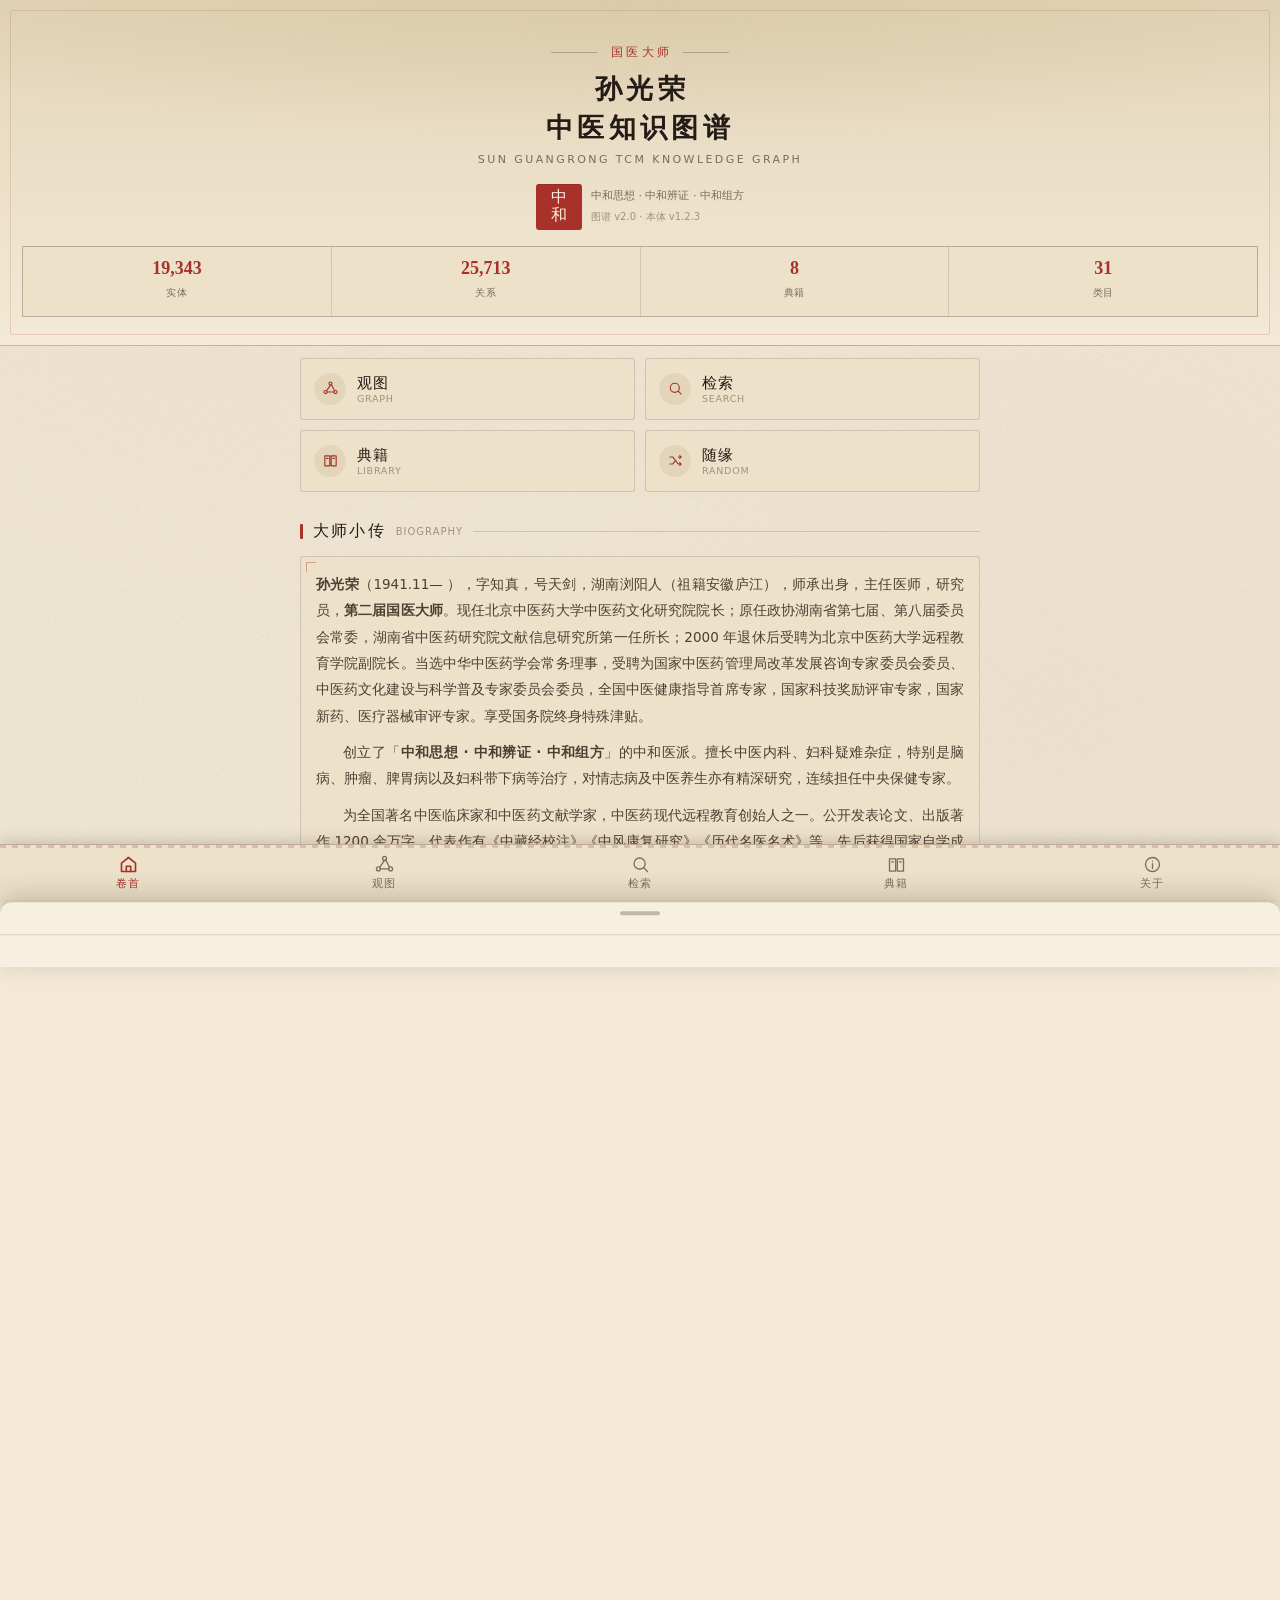
==== android/app/src/main/assets/web/index.html @ 27eb7b69 "将 HTML 知识图谱封装为国风 Android 应用（自带签名 APK） 把 sunguangrong_kg_v2_explorer.html（7MB 单文件桌面版）重制为一款 国风、离线、已签名的" ====
<!DOCTYPE html>
<html lang="zh-CN" data-theme="paper">
<head>
<meta charset="utf-8"/>
<meta name="viewport" content="width=device-width,initial-scale=1,maximum-scale=1,user-scalable=no,viewport-fit=cover"/>
<title>国医大师孙光荣中医知识图谱</title>
<script>
/* 在样式生效前定好宣纸/夜读，避免冷启动闪一下白 */
(function () {
  try {
    var t = localStorage.getItem('sgr-theme');
    if (!t) { var m = location.search.match(/[?&]t=([a-z]+)/); t = m ? m[1] : null; }
    if (t === 'night') document.documentElement.setAttribute('data-theme', 'night');
  } catch (e) {}
})();
</script>
<link rel="stylesheet" href="css/app.css"/>
</head>
<body>
<div id="app">

<!-- ================= 卷首 HOME ================= -->
<section class="view on" id="v-home">
  <div class="hero">
    <div class="hero-rule"><i></i><b>国医大师</b><i></i></div>
    <h1 class="hero-title">孙光荣<br/>中医知识图谱</h1>
    <div class="hero-sub">Sun Guangrong TCM Knowledge Graph</div>
    <div style="display:flex;justify-content:center;gap:9px;align-items:center">
      <span class="seal sq"><i>中</i><i>和</i></span>
      <div style="text-align:left;font-size:11px;color:var(--ink-3);line-height:1.85">
        中和思想 · 中和辨证 · 中和组方<br/>
        <span style="font-size:10px;color:var(--ink-4)">图谱 v2.0 · 本体 v1.2.3</span>
      </div>
    </div>
    <div class="stat-grid">
      <div class="stat"><b id="s-n">—</b><span>实体</span></div>
      <div class="stat"><b id="s-e">—</b><span>关系</span></div>
      <div class="stat"><b>8</b><span>典籍</span></div>
      <div class="stat"><b id="s-t">—</b><span>类目</span></div>
    </div>
  </div>

  <div class="wrap">
    <div class="entry-grid">
      <button class="entry" data-go="graph">
        <i><svg viewBox="0 0 24 24"><circle cx="12" cy="5" r="2.2"/><circle cx="5" cy="17" r="2.2"/><circle cx="19" cy="17" r="2.2"/><path d="M12 7.2 6.6 14.9M13.4 6.8 17.6 14.9M7.2 17h9.6"/></svg></i>
        <span><u>观图</u><small>GRAPH</small></span>
      </button>
      <button class="entry" data-go="search">
        <i><svg viewBox="0 0 24 24"><circle cx="11" cy="11" r="6.4"/><path d="M15.8 15.8 20 20"/></svg></i>
        <span><u>检索</u><small>SEARCH</small></span>
      </button>
      <button class="entry" data-go="lib">
        <i><svg viewBox="0 0 24 24"><path d="M4 5.5h7v14H4zM13 5.5h7v14h-7zM6.5 9h2M15.5 9h2"/></svg></i>
        <span><u>典籍</u><small>LIBRARY</small></span>
      </button>
      <button class="entry" id="e-random">
        <i><svg viewBox="0 0 24 24"><path d="M4 7h4l8 10h4M4 17h4l3-3.8M16 7h4M18 5l2 2-2 2M18 15l2 2-2 2"/></svg></i>
        <span><u>随缘</u><small>RANDOM</small></span>
      </button>
    </div>

    <div class="sec-t">大师小传 <span class="en">Biography</span></div>
    <div class="card framed">
      <div class="bio">
        <p class="lead"><b>孙光荣</b>（1941.11— ），字知真，号天剑，湖南浏阳人（祖籍安徽庐江），师承出身，主任医师，研究员，<b>第二届国医大师</b>。现任北京中医药大学中医药文化研究院院长；原任政协湖南省第七届、第八届委员会常委，湖南省中医药研究院文献信息研究所第一任所长；2000 年退休后受聘为北京中医药大学远程教育学院副院长。当选中华中医药学会常务理事，受聘为国家中医药管理局改革发展咨询专家委员会委员、中医药文化建设与科学普及专家委员会委员，全国中医健康指导首席专家，国家科技奖励评审专家，国家新药、医疗器械审评专家。享受国务院终身特殊津贴。</p>
        <p>创立了「<b>中和思想 · 中和辨证 · 中和组方</b>」的中和医派。擅长中医内科、妇科疑难杂症，特别是脑病、肿瘤、脾胃病以及妇科带下病等治疗，对情志病及中医养生亦有精深研究，连续担任中央保健专家。</p>
        <p>为全国著名中医临床家和中医药文献学家，中医药现代远程教育创始人之一。公开发表论文、出版著作 1200 余万字，代表作有《中藏经校注》《中风康复研究》《历代名医名术》等。先后获得国家自学成才奖章、国家科技进步奖二等奖 1 项、省部级科技进步奖 2 项、全国优秀科技图书奖等奖项。荣获 2015 年度「健康中国」十大人物称号、2015 年度中医药新闻人物称号。</p>
      </div>
    </div>

    <div class="sec-t">知识来源 <span class="en">Epistemic role</span></div>
    <div class="card" id="home-roles" style="padding:11px 13px"></div>

    <div class="divider"><span>医道中和</span></div>

    <div class="team">
      <div class="lbl">研发团队</div>
      <div class="a">孙光荣大师弟子 <b>田建辉</b> 团队</div>
      <div class="amp">联 合 研 发</div>
      <div class="b">医哲未来人工智能研究院<small>IMPF-AI INSTITUTE</small></div>
      <div class="foot">岐黄薪火 · 智启新章</div>
    </div>
  </div>
</section>

<!-- ================= 图谱 GRAPH ================= -->
<section class="view flat" id="v-graph">
  <div id="stage">
    <canvas id="cv"></canvas>

    <div id="glegend"></div>
    <div id="ghud"></div>

    <div id="gbar">
      <button class="gsearch" id="g-search">
        <svg viewBox="0 0 24 24"><circle cx="11" cy="11" r="6.4"/><path d="M15.8 15.8 20 20"/></svg>
        <span>检索实体、异名或英文…</span>
      </button>
      <button class="iconbtn" id="g-filter" aria-label="筛选">
        <svg viewBox="0 0 24 24"><path d="M3.5 6h17M6.5 12h11M10 18h4"/></svg>
      </button>
    </div>

    <div id="gfocus">
      <div class="fx-c">
        <div class="fx-t"><span class="seal sm">聚焦</span><b id="gfocus-name"></b></div>
        <div class="fx-m" id="gfocus-meta"></div>
      </div>
      <button id="gfocus-exit">返回全图</button>
    </div>

    <div id="gtools">
      <button class="iconbtn" id="g-fit" aria-label="适配">
        <svg viewBox="0 0 24 24"><path d="M4 9V4h5M20 9V4h-5M4 15v5h5M20 15v5h-5"/></svg>
      </button>
      <button class="iconbtn" id="g-in" aria-label="放大">
        <svg viewBox="0 0 24 24"><path d="M12 5v14M5 12h14"/></svg>
      </button>
      <button class="iconbtn" id="g-out" aria-label="缩小">
        <svg viewBox="0 0 24 24"><path d="M5 12h14"/></svg>
      </button>
      <button class="iconbtn" id="g-theme" aria-label="日夜">
        <svg viewBox="0 0 24 24"><path d="M20 14.5A8.2 8.2 0 0 1 9.5 4 8.3 8.3 0 1 0 20 14.5Z"/></svg>
      </button>
    </div>

    <div id="loading">
      <div>
        <span class="seal sq"><i>中</i><i>和</i></span>
        <div class="spin"></div>
        <p id="load-msg">正 在 展 卷</p>
      </div>
    </div>
  </div>
</section>

<!-- ================= 检索 SEARCH ================= -->
<section class="view" id="v-search">
  <div class="searchbar">
    <div class="row">
      <svg viewBox="0 0 24 24"><circle cx="11" cy="11" r="6.4"/><path d="M15.8 15.8 20 20"/></svg>
      <input id="q" type="search" placeholder="中文 / English / 异名" autocomplete="off"
             autocorrect="off" autocapitalize="off" spellcheck="false"/>
      <button id="q-clear" style="display:none;color:var(--ink-4);font-size:18px;line-height:1">×</button>
    </div>
  </div>
  <div class="chips" id="q-types"></div>
  <div id="q-res"></div>
</section>

<!-- ================= 典籍 LIBRARY ================= -->
<section class="view" id="v-lib">
  <div class="scroll-head">
    <h1 style="font-size:19px;letter-spacing:.2em;text-indent:.2em">典 籍 与 本 体</h1>
    <div style="font-size:10px;color:var(--ink-3);letter-spacing:.16em;margin-top:3px">
      SOURCES &amp; ONTOLOGY</div>
  </div>
  <div class="wrap">
    <div class="sec-t">八部文献 <span class="en">8 source documents</span></div>
    <div id="lib-docs"></div>

    <div class="sec-t">实体类型 <span class="en">Entity types</span></div>
    <div class="grid2" id="lib-types"></div>

    <div class="sec-t">关系类型 <span class="en">Relation types</span></div>
    <div class="card onto" id="lib-rels"></div>
  </div>
</section>

<!-- ================= 关于 ABOUT ================= -->
<section class="view" id="v-about">
  <div class="scroll-head">
    <span class="seal sq" style="margin-bottom:8px">中和</span>
    <h1 style="font-size:19px;letter-spacing:.2em;text-indent:.2em">关 于 本 应 用</h1>
    <div style="font-size:10px;color:var(--ink-3);letter-spacing:.16em;margin-top:3px">ABOUT</div>
  </div>
  <div class="wrap">
    <div class="sec-t">研发团队 <span class="en">Development</span></div>
    <div class="team">
      <div class="lbl">研 发 团 队</div>
      <div class="a">孙光荣大师弟子 <b>田建辉</b> 团队</div>
      <div class="amp">联 合 研 发</div>
      <div class="b">医哲未来人工智能研究院<small>IMPF-AI INSTITUTE</small></div>
      <div class="foot">承国医之道 · 启智能之钥</div>
    </div>

    <div class="sec-t">图谱说明 <span class="en">About the graph</span></div>
    <div class="card">
      <div class="note">
        本图谱以国医大师孙光荣学术思想与临证经验为核心，自 8 部文献中抽取实体与关系，
        依 <b>中医知识图谱本体 v1.2.3</b> 组织，形成可检索、可溯源的结构化知识网络。
        <ul>
          <li>每条关系尽可能保留<b>原文佐证</b>与<b>出处编号</b>，点击关系即可查看。</li>
          <li>节点按<b>知识来源</b>着色，用以区分「孙光荣本人的论断」与「他所选编、引用的内容」。</li>
          <li>标注 <b>⚑</b> 的关系表示未通过本体 domain/range 校验，保留待审，不作定论。</li>
        </ul>
        <div id="about-audit" style="margin-top:8px"></div>
      </div>
    </div>

    <div class="sec-t">知识来源释义 <span class="en">Epistemic roles</span></div>
    <div class="card" id="about-roles"></div>

    <div class="sec-t">使用提示 <span class="en">Tips</span></div>
    <div class="card">
      <div class="note">
        <ul>
          <li><b>观图</b>：单指拖动平移，双指捏合缩放，轻点节点查看详情，双击快速放大。</li>
          <li><b>聚焦</b>：在详情中点「聚焦」，可将该节点及其邻居单独铺开，逐层探索。</li>
          <li><b>筛选</b>：按知识来源、文献、实体类型过滤，可专看某一部典籍。</li>
          <li><b>夜读</b>：右下角月牙按钮可切换宣纸 / 夜读配色。</li>
        </ul>
      </div>
    </div>

    <div class="divider"><span>免责</span></div>
    <div class="note" style="font-size:11px;text-align:justify">
      本应用为中医药学术研究与教学参考工具，所载内容由文献自动抽取并经抽样审校，
      不能替代执业医师的诊断与处方。请勿据此自行用药。方药之用，须辨证论治、因人制宜。
    </div>
    <div style="text-align:center;margin-top:18px;font-size:10px;color:var(--ink-4);letter-spacing:.1em">
      <span id="about-ver">v1.0.0</span>
    </div>
  </div>
</section>

<!-- ================= 详情抽屉 ================= -->
<div id="sheet">
  <div class="grip"><i></i></div>
  <div class="head" id="sheet-head"></div>
  <div class="body" id="sheet-body"></div>
</div>

<!-- ================= 筛选浮层 ================= -->
<div class="overlay" id="ov-filter">
  <div class="ov-head">
    <h3>筛 选</h3>
    <button class="iconbtn" id="f-reset" aria-label="重置" style="width:34px;height:34px">
      <svg viewBox="0 0 24 24"><path d="M4 12a8 8 0 1 1 2.6 5.9M4 12V6.5M4 12h5.5"/></svg>
    </button>
    <button class="iconbtn" data-close="ov-filter" aria-label="关闭" style="width:34px;height:34px">
      <svg viewBox="0 0 24 24"><path d="M6 6l12 12M18 6 6 18"/></svg>
    </button>
  </div>
  <div class="ov-body">
    <div class="filter-sec"><h4>知识来源 <span data-all="role">全选</span></h4><div class="fchips" id="f-roles"></div></div>
    <div class="filter-sec"><h4>文献出处 <span data-all="doc">全选</span></h4><div class="fchips" id="f-docs"></div></div>
    <div class="filter-sec"><h4>实体类型 <span data-all="type">全选</span></h4><div class="fchips" id="f-types"></div></div>
    <div style="height:30px"></div>
  </div>
</div>

<!-- ================= 底部导航 ================= -->
<nav id="nav">
  <button class="tab on" data-go="home">
    <svg viewBox="0 0 24 24"><path d="M4 10.5 12 4l8 6.5V20H4z"/><path d="M9.5 20v-6h5v6"/></svg>卷首</button>
  <button class="tab" data-go="graph">
    <svg viewBox="0 0 24 24"><circle cx="12" cy="5" r="2.2"/><circle cx="5" cy="17" r="2.2"/><circle cx="19" cy="17" r="2.2"/><path d="M12 7.2 6.6 14.9M13.4 6.8 17.6 14.9M7.2 17h9.6"/></svg>观图</button>
  <button class="tab" data-go="search">
    <svg viewBox="0 0 24 24"><circle cx="11" cy="11" r="6.4"/><path d="M15.8 15.8 20 20"/></svg>检索</button>
  <button class="tab" data-go="lib">
    <svg viewBox="0 0 24 24"><path d="M4 5.5h7v14H4zM13 5.5h7v14h-7zM6.5 9h2M15.5 9h2"/></svg>典籍</button>
  <button class="tab" data-go="about">
    <svg viewBox="0 0 24 24"><circle cx="12" cy="12" r="8"/><path d="M12 11v5.5M12 8.2v.2"/></svg>关于</button>
</nav>

<div id="toast"></div>
</div>

<script src="js/app.js"></script>
</body>
</html>
---- android/app/src/main/assets/web/css/app.css ----
/* ==========================================================================
   国医大师孙光荣中医知识图谱 · 国风视觉系统
   Sun Guangrong TCM Knowledge Graph — classical Chinese design system
   ========================================================================== */

/* ---------- 1. 设计令牌 Design tokens ---------------------------------- */
:root {
  /* 宣纸 rice-paper (默认日间) */
  --paper:    #F3E9D6;
  --paper-2:  #EDE1CA;
  --paper-3:  #E3D5B9;
  --paper-4:  #D8C8A6;
  --ink:      #241C15;
  --ink-2:    #4C4033;
  --ink-3:    #7C6C58;
  --ink-4:    #A0917C;
  --cinnabar: #A8322A;   /* 朱砂 */
  --cinnabar-2:#C4483C;
  --indigo:   #2E5170;   /* 靛青 */
  --bamboo:   #4E7347;   /* 竹青 */
  --gamboge:  #B0802A;   /* 藤黄 */
  --gold:     #9C7B3F;
  --line:     rgba(36,28,21,.15);
  --line-2:   rgba(36,28,21,.26);
  --sheet:    #F7EFE0;
  --shadow:   rgba(60,44,26,.22);
  --canvas-bg:#F1E6D1;
  --paper-a:  rgba(243,233,214,.80);
  --mark:     rgba(176,128,42,.30);
  --edge:     rgba(60,48,34,.15);
  --edge-hi:  rgba(168,50,42,.62);
  /* 五类知识来源 five epistemic roles */
  --r-sun-original:  #B03A30;
  --r-sun-compiled:  #B5802C;
  --r-classical:     #2E5C86;
  --r-third-party:   #4A7A46;
  --r-general:       #7E6F5C;

  --f-serif: "Noto Serif CJK SC","Source Han Serif SC","Songti SC","STSong","SimSun",Georgia,serif;
  --f-sans:  "Noto Sans CJK SC","Source Han Sans SC","PingFang SC","Microsoft YaHei","Helvetica Neue",system-ui,sans-serif;

  --tap: 44px;
  --nav-h: 56px;
  --safe-b: 0px;
  --safe-b: env(safe-area-inset-bottom, 0px);
  --safe-t: 0px;
  --safe-t: env(safe-area-inset-top, 0px);
}

/* 夜读 night-reading */
html[data-theme="night"] {
  --paper:    #16130F;
  --paper-2:  #1E1A15;
  --paper-3:  #29231B;
  --paper-4:  #362E23;
  --ink:      #EDE3D0;
  --ink-2:    #C6B99F;
  --ink-3:    #93866F;
  --ink-4:    #6E6355;
  --cinnabar: #D2564A;
  --cinnabar-2:#E2705F;
  --indigo:   #6FA0CC;
  --bamboo:   #79A96E;
  --gamboge:  #D5A244;
  --gold:     #C09A56;
  --line:     rgba(237,227,208,.13);
  --line-2:   rgba(237,227,208,.24);
  --sheet:    #1F1A14;
  --shadow:   rgba(0,0,0,.5);
  --canvas-bg:#131009;
  --paper-a:  rgba(22,19,15,.80);
  --mark:     rgba(213,162,68,.32);
  --edge:     rgba(220,205,175,.13);
  --edge-hi:  rgba(226,112,95,.72);
  --r-sun-original:  #E0685A;
  --r-sun-compiled:  #DFA845;
  --r-classical:     #6BA3D6;
  --r-third-party:   #7EB771;
  --r-general:       #A0917C;
}

/* ---------- 2. 基础 Base ---------------------------------------------- */
* { box-sizing: border-box; -webkit-tap-highlight-color: transparent; }
html, body {
  margin: 0; padding: 0; height: 100%;
  overscroll-behavior: none;
}
body {
  font-family: var(--f-sans);
  background: var(--paper);
  color: var(--ink);
  font-size: 15px;
  line-height: 1.7;
  -webkit-font-smoothing: antialiased;
  -webkit-text-size-adjust: 100%;
  user-select: none;
}
/* 宣纸肌理 paper grain */
body::before {
  content: ""; position: fixed; inset: 0; z-index: 0; pointer-events: none;
  opacity: .5;
  background-image:
    radial-gradient(circle at 18% 12%, rgba(160,130,80,.055), transparent 42%),
    radial-gradient(circle at 82% 78%, rgba(140,110,70,.05), transparent 46%),
    url("data:image/svg+xml;utf8,<svg xmlns='http://www.w3.org/2000/svg' width='140' height='140'><filter id='n'><feTurbulence type='fractalNoise' baseFrequency='.9' numOctaves='3'/><feColorMatrix type='saturate' values='0'/></filter><rect width='140' height='140' filter='url(%23n)' opacity='.36'/></svg>");
  background-size: auto, auto, 140px 140px;
  mix-blend-mode: multiply;
}
html[data-theme="night"] body::before { mix-blend-mode: screen; opacity: .22; }

h1,h2,h3,h4 { font-family: var(--f-serif); font-weight: 600; margin: 0; letter-spacing: .02em; }
a { color: var(--indigo); text-decoration: none; }
button { font-family: inherit; color: inherit; background: none; border: none; cursor: pointer; }
::-webkit-scrollbar { width: 4px; height: 4px; }
::-webkit-scrollbar-thumb { background: var(--line-2); border-radius: 4px; }

/* ---------- 3. 应用骨架 App shell -------------------------------------- */
#app { position: relative; z-index: 1; height: 100%; display: flex; flex-direction: column; }

.view {
  position: absolute; inset: 0; bottom: calc(var(--nav-h) + var(--safe-b));
  overflow-y: auto; -webkit-overflow-scrolling: touch;
  display: none;
  padding-top: var(--safe-t);
}
.view.on { display: block; }
.view.flat { overflow: hidden; }

/* ---------- 4. 底部导航 Tab bar --------------------------------------- */
#nav {
  position: absolute; left: 0; right: 0; bottom: 0; z-index: 40;
  height: calc(var(--nav-h) + var(--safe-b));
  padding-bottom: var(--safe-b);
  display: flex;
  background: var(--paper-2);
  border-top: 1px solid var(--line-2);
  box-shadow: 0 -2px 14px var(--shadow);
}
#nav::before {
  content: ""; position: absolute; top: 0; left: 0; right: 0; height: 3px;
  background: repeating-linear-gradient(90deg,
    var(--cinnabar) 0 6px, transparent 6px 12px);
  opacity: .22;
}
.tab {
  flex: 1; display: flex; flex-direction: column; align-items: center; justify-content: center;
  gap: 2px; color: var(--ink-3); font-size: 10.5px; letter-spacing: .12em;
  font-family: var(--f-serif); transition: color .18s;
}
.tab svg { width: 21px; height: 21px; stroke: currentColor; fill: none;
           stroke-width: 1.5; stroke-linecap: round; stroke-linejoin: round; }
.tab.on { color: var(--cinnabar); }
.tab.on svg { stroke-width: 1.9; }

/* ---------- 5. 通用国风构件 Ornaments ---------------------------------- */
.wrap { padding: 0 20px 34px; max-width: 720px; margin: 0 auto; }

/* 卷首横幅 */
.scroll-head {
  position: relative; padding: 26px 20px 20px; text-align: center;
  background: linear-gradient(180deg, var(--paper-3), var(--paper));
  border-bottom: 1px solid var(--line);
}
.scroll-head::after {
  content: ""; position: absolute; left: 0; right: 0; bottom: -1px; height: 6px;
  background-image: url("data:image/svg+xml;utf8,<svg xmlns='http://www.w3.org/2000/svg' width='24' height='6' viewBox='0 0 24 6'><path d='M0 5 L3 5 L3 2 L9 2 L9 5 L12 5' fill='none' stroke='%23A8322A' stroke-width='1'/></svg>");
  background-size: 24px 6px; opacity: .3;
}

/* 章节标题「」 */
.sec-t {
  display: flex; align-items: center; gap: 10px;
  margin: 26px 0 12px; font-family: var(--f-serif);
  font-size: 15.5px; color: var(--ink); letter-spacing: .14em;
}
.sec-t::before {
  content: ""; width: 3px; height: 15px; background: var(--cinnabar); border-radius: 1px;
}
.sec-t::after { content: ""; flex: 1; height: 1px; background: var(--line); }
.sec-t .en { font-family: var(--f-sans); font-size: 10px; color: var(--ink-4);
             letter-spacing: .1em; text-transform: uppercase; }

/* 卡片 */
.card {
  background: var(--paper-2); border: 1px solid var(--line);
  border-radius: 3px; padding: 14px 15px; margin: 10px 0;
  position: relative;
}
.card.press:active { background: var(--paper-3); }
/* 四角回纹 corner marks */
.card.framed::before, .card.framed::after {
  content: ""; position: absolute; width: 9px; height: 9px; border: 1px solid var(--cinnabar);
  opacity: .38;
}
.card.framed::before { left: 5px; top: 5px; border-right: 0; border-bottom: 0; }
.card.framed::after  { right: 5px; bottom: 5px; border-left: 0; border-top: 0; }

/* 印章 seal */
.seal {
  display: inline-flex; align-items: center; justify-content: center;
  background: var(--cinnabar); color: #FBF3E4;
  font-family: var(--f-serif); border-radius: 3px;
  letter-spacing: .18em; text-indent: .18em;
  box-shadow: 0 1px 0 rgba(0,0,0,.12) inset;
}
.seal.sq { width: 46px; height: 46px; flex-direction: column; padding: 4px 0;
           letter-spacing: 0; text-indent: 0; gap: 1px; }
.seal.sq i { font-style: normal; font-size: 16px; line-height: 1.05; display: block; }
.seal.sm { padding: 2px 8px; font-size: 10.5px; }

/* 标签 */
.tag {
  display: inline-block; font-size: 10.5px; line-height: 1.6;
  padding: 1px 8px; border-radius: 2px; margin: 0 5px 5px 0;
  border: 1px solid var(--line-2); color: var(--ink-2); background: var(--paper);
  font-family: var(--f-sans); white-space: nowrap;
}
.tag.role { border-color: currentColor; }
.tag.solid { color: #FBF3E4; border-color: transparent; }

/* 分隔小花 */
.divider { display: flex; align-items: center; gap: 9px; margin: 20px 0; color: var(--ink-4); }
.divider::before, .divider::after { content: ""; flex: 1; height: 1px; background: var(--line); }
.divider span { font-size: 11px; font-family: var(--f-serif); letter-spacing: .3em; }

/* ---------- 6. 卷首 Home ---------------------------------------------- */
#v-home .hero {
  position: relative; padding: 30px 22px 24px; text-align: center;
  background:
    radial-gradient(120% 80% at 50% -10%, var(--paper-4), transparent 62%),
    linear-gradient(180deg, var(--paper-3), var(--paper));
  border-bottom: 1px solid var(--line);
  overflow: hidden;
}
#v-home .hero::before {
  content: ""; position: absolute; inset: 10px; border: 1px solid var(--cinnabar);
  opacity: .16; border-radius: 2px; pointer-events: none;
}
.hero-title {
  font-family: var(--f-serif); font-size: 27px; line-height: 1.42;
  letter-spacing: .16em; text-indent: .16em; color: var(--ink);
  margin: 8px 0 4px; text-shadow: 0 1px 0 rgba(255,255,255,.35);
}
html[data-theme="night"] .hero-title { text-shadow: none; }
.hero-sub { font-size: 11px; color: var(--ink-3); letter-spacing: .22em;
            text-transform: uppercase; margin-bottom: 14px; }
.hero-rule { display: flex; align-items: center; justify-content: center; gap: 10px; margin: 12px 0 4px; }
.hero-rule i { display: block; width: 46px; height: 1px; background: var(--line-2); }
.hero-rule b { font-family: var(--f-serif); font-weight: 400; font-size: 12px;
               color: var(--cinnabar); letter-spacing: .3em; text-indent: .3em; }

.stat-grid { display: grid; grid-template-columns: repeat(4,1fr); gap: 1px;
             background: var(--line); border: 1px solid var(--line); margin: 16px 0 4px; }
.stat { background: var(--paper-2); padding: 11px 4px; text-align: center; }
.stat b { display: block; font-family: var(--f-serif); font-size: 18px; color: var(--cinnabar);
          line-height: 1.2; }
.stat span { font-size: 10px; color: var(--ink-3); letter-spacing: .06em; }

.entry-grid { display: grid; grid-template-columns: 1fr 1fr; gap: 10px; margin-top: 12px; }
.entry {
  display: flex; align-items: center; gap: 11px; padding: 14px 13px;
  background: var(--paper-2); border: 1px solid var(--line); border-radius: 3px;
  text-align: left; position: relative; overflow: hidden;
}
.entry:active { background: var(--paper-3); }
.entry i { width: 32px; height: 32px; flex: none; display: grid; place-items: center;
           border-radius: 50%; background: var(--paper-3); }
.entry svg { width: 17px; height: 17px; stroke: var(--cinnabar); fill: none; stroke-width: 1.6;
             stroke-linecap: round; stroke-linejoin: round; }
.entry u { display: block; text-decoration: none; font-family: var(--f-serif);
           font-size: 14.5px; letter-spacing: .1em; }
.entry small { display: block; font-size: 9.5px; color: var(--ink-4); letter-spacing: .08em; }

.bio { font-size: 13.5px; line-height: 1.95; color: var(--ink-2); text-align: justify; }
.bio p { margin: 0 0 10px; text-indent: 2em; }
.bio .lead { text-indent: 0; }

/* ---------- 7. 图谱 Graph --------------------------------------------- */
#v-graph { padding-top: 0; }
#stage { position: absolute; inset: 0; background: var(--canvas-bg); overflow: hidden; }
#cv { display: block; width: 100%; height: 100%; touch-action: none; }

#gbar {
  position: absolute; top: 0; left: 0; right: 0; z-index: 12;
  padding: calc(var(--safe-t) + 8px) 10px 8px;
  display: flex; align-items: center; gap: 8px;
  background: linear-gradient(180deg, var(--paper) 12%, rgba(0,0,0,0));
  pointer-events: none;
}
#gbar > * { pointer-events: auto; }
.gsearch {
  flex: 1; display: flex; align-items: center; gap: 8px; height: 38px; padding: 0 12px;
  background: var(--paper-2); border: 1px solid var(--line-2); border-radius: 19px;
  color: var(--ink-3); font-size: 13px; box-shadow: 0 1px 6px var(--shadow);
}
.gsearch svg { width: 15px; height: 15px; stroke: currentColor; fill: none; stroke-width: 1.7; }
.iconbtn {
  width: 38px; height: 38px; flex: none; display: grid; place-items: center;
  background: var(--paper-2); border: 1px solid var(--line-2); border-radius: 50%;
  box-shadow: 0 1px 6px var(--shadow); color: var(--ink-2);
}
.iconbtn:active { background: var(--paper-3); }
.iconbtn svg { width: 18px; height: 18px; stroke: currentColor; fill: none; stroke-width: 1.6;
               stroke-linecap: round; stroke-linejoin: round; }
.iconbtn.on { color: var(--cinnabar); border-color: var(--cinnabar); }

#gtools {
  position: absolute; right: 10px; bottom: 14px; z-index: 12;
  display: flex; flex-direction: column; gap: 8px;
}
#ghud {
  position: absolute; left: 12px; bottom: 14px; z-index: 11;
  font-size: 10px; color: var(--ink-3); letter-spacing: .04em;
  background: var(--paper-a);
  border: 1px solid var(--line); border-radius: 3px; padding: 4px 8px;
  font-family: var(--f-sans); line-height: 1.5; pointer-events: none;
}
#ghud b { color: var(--cinnabar); font-weight: 600; }

/* 图例 */
#glegend {
  position: absolute; left: 12px; top: calc(var(--safe-t) + 54px); z-index: 11;
  background: var(--paper-a);
  border: 1px solid var(--line); border-radius: 3px; padding: 5px 8px;
  font-size: 9.5px; line-height: 1.72; pointer-events: none; color: var(--ink-2);
}
#glegend i { display: inline-block; width: 6px; height: 6px; border-radius: 50%;
             margin-right: 5px; vertical-align: middle; }

/* 聚焦模式条 */
#gfocus {
  position: absolute; left: 10px; right: 10px; top: calc(var(--safe-t) + 54px); z-index: 13;
  display: none; align-items: center; gap: 10px;
  background: var(--paper-2); border: 1px solid var(--line-2); border-radius: 4px;
  padding: 8px 10px; box-shadow: 0 2px 10px var(--shadow);
}
body.focusing #gfocus { display: flex; }
body.focusing #glegend, body.focusing #ghud { display: none; }
#gfocus .fx-c { flex: 1; min-width: 0; }
#gfocus .fx-t { display: flex; align-items: center; gap: 7px; min-width: 0; }
#gfocus .fx-t b { font-family: var(--f-serif); font-size: 14px; font-weight: 500;
                  white-space: nowrap; overflow: hidden; text-overflow: ellipsis; }
#gfocus .fx-m { font-size: 9.5px; color: var(--ink-4); min-width: 0;
                white-space: nowrap; overflow: hidden; text-overflow: ellipsis; }
#gfocus button {
  flex: none; font-size: 11px; font-family: var(--f-serif); letter-spacing: .1em;
  border: 1px solid var(--cinnabar); color: var(--cinnabar); border-radius: 3px;
  padding: 4px 9px; background: none;
}
#gfocus button:active { background: var(--cinnabar); color: var(--paper); }

/* 载入 */
#loading {
  position: absolute; inset: 0; z-index: 30; display: grid; place-items: center;
  background: var(--paper); text-align: center;
}
#loading .seal { margin-bottom: 16px; }
#loading p { font-family: var(--f-serif); letter-spacing: .28em; text-indent: .28em;
             color: var(--ink-3); font-size: 13px; }
.spin { width: 34px; height: 34px; margin: 14px auto 0; border: 2px solid var(--line-2);
        border-top-color: var(--cinnabar); border-radius: 50%; animation: sp 1s linear infinite; }
@keyframes sp { to { transform: rotate(360deg); } }

/* ---------- 8. 详情抽屉 Detail sheet ---------------------------------- */
#sheet {
  position: absolute; left: 0; right: 0; bottom: 0; z-index: 45;
  max-height: 82%; display: flex; flex-direction: column;
  background: var(--sheet); border-top: 1px solid var(--line-2);
  border-radius: 12px 12px 0 0; box-shadow: 0 -6px 26px var(--shadow);
  transform: translateY(102%); transition: transform .26s cubic-bezier(.22,.9,.3,1);
  padding-bottom: var(--safe-b);
}
#sheet.on { transform: translateY(0); }
#sheet .grip { padding: 9px 0 5px; display: grid; place-items: center; flex: none; touch-action: none; }
#sheet .grip i { width: 40px; height: 4px; border-radius: 3px; background: var(--line-2); display: block; }
#sheet .head { padding: 2px 18px 12px; border-bottom: 1px solid var(--line); flex: none; }
#sheet .body { overflow-y: auto; padding: 12px 18px 20px; -webkit-overflow-scrolling: touch; }
.sh-t { font-family: var(--f-serif); font-size: 18px; line-height: 1.5; letter-spacing: .02em;
        user-select: text; }
.sh-en { font-size: 11px; color: var(--ink-3); line-height: 1.55; margin-top: 3px; user-select: text; }
.sh-acts { display: flex; gap: 8px; margin-top: 11px; }
.sh-acts button {
  flex: 1; height: 33px; border: 1px solid var(--line-2); border-radius: 3px;
  font-size: 12px; font-family: var(--f-serif); letter-spacing: .12em; color: var(--ink-2);
  background: var(--paper-2);
}
.sh-acts button:active { background: var(--paper-3); }
.sh-acts button.hi { background: var(--cinnabar); color: #FBF3E4; border-color: var(--cinnabar); }

.rel-group { margin-bottom: 14px; }
.rel-h { display: flex; align-items: baseline; gap: 7px; font-family: var(--f-serif);
         font-size: 12.5px; color: var(--cinnabar); letter-spacing: .1em;
         padding-bottom: 5px; border-bottom: 1px dashed var(--line-2); margin-bottom: 6px; }
.rel-h small { font-family: var(--f-sans); font-size: 9px; color: var(--ink-4);
               letter-spacing: .06em; text-transform: uppercase; }
.rel-h em { margin-left: auto; font-style: normal; font-size: 10px; color: var(--ink-4); }
.rel-i { padding: 7px 0 8px; border-bottom: 1px solid var(--line); }
.rel-i:last-child { border-bottom: 0; }
.rel-i .nm { font-size: 14px; line-height: 1.5; color: var(--ink); }
.rel-i .nm .dir { color: var(--ink-4); font-size: 11px; margin-right: 4px; }
.rel-i .mt { font-size: 10px; color: var(--ink-4); margin-top: 2px; }
.quote {
  margin: 6px 0 2px; padding: 7px 10px; font-size: 12px; line-height: 1.8;
  background: var(--paper-3); border-left: 2px solid var(--gold);
  color: var(--ink-2); font-family: var(--f-serif); border-radius: 0 3px 3px 0;
  user-select: text;
}
.quote .src { display: block; margin-top: 4px; font-family: var(--f-sans);
              font-size: 9.5px; color: var(--ink-4); letter-spacing: .04em; }
.kv { display: flex; gap: 8px; font-size: 12px; margin: 3px 0; color: var(--ink-2); }
.kv b { flex: none; width: 4.5em; color: var(--ink-4); font-weight: 400; font-size: 11px; }
.kv span { user-select: text; }

/* ---------- 9. 检索 Search -------------------------------------------- */
.searchbar {
  position: sticky; top: 0; z-index: 6; padding: 10px 16px 9px;
  background: var(--paper); border-bottom: 1px solid var(--line);
}
.searchbar .row { display: flex; align-items: center; gap: 9px; height: 40px; padding: 0 13px;
  background: var(--paper-2); border: 1px solid var(--line-2); border-radius: 20px; }
.searchbar input {
  flex: 1; border: 0; background: none; outline: none; font-size: 14.5px;
  color: var(--ink); font-family: var(--f-sans); min-width: 0; user-select: text;
}
.searchbar input::placeholder { color: var(--ink-4); }
.searchbar svg { width: 16px; height: 16px; stroke: var(--ink-3); fill: none; stroke-width: 1.7; flex: none; }
.chips { display: flex; gap: 6px; overflow-x: auto; padding: 9px 16px 2px; scrollbar-width: none; }
.chips::-webkit-scrollbar { display: none; }
.chip {
  flex: none; font-size: 11.5px; padding: 4px 11px; border-radius: 13px;
  border: 1px solid var(--line-2); color: var(--ink-3); background: var(--paper-2);
  white-space: nowrap; font-family: var(--f-serif); letter-spacing: .06em;
}
.chip.on { background: var(--cinnabar); color: #FBF3E4; border-color: var(--cinnabar); }
.chip i { display: inline-block; width: 7px; height: 7px; border-radius: 50%; margin-right: 5px;
          vertical-align: middle; }
.chip.off { opacity: .42; }

.hit { padding: 11px 16px; border-bottom: 1px solid var(--line); display: flex; gap: 10px; }
.hit:active { background: var(--paper-2); }
.hit .bar { width: 2px; flex: none; border-radius: 2px; }
.hit .tx { min-width: 0; flex: 1; }
.hit .l { font-size: 14.5px; line-height: 1.5; font-family: var(--f-serif); }
.hit .e { font-size: 10.5px; color: var(--ink-4); line-height: 1.5; margin-top: 1px;
          overflow: hidden; text-overflow: ellipsis; display: -webkit-box;
          -webkit-line-clamp: 2; -webkit-box-orient: vertical; }
.hit .m { font-size: 10px; color: var(--ink-3); margin-top: 3px; }
.hit mark { background: var(--mark); color: inherit;
            border-radius: 2px; padding: 0 1px; }
.empty { padding: 46px 20px; text-align: center; color: var(--ink-4); font-size: 13px;
         font-family: var(--f-serif); letter-spacing: .2em; }

/* ---------- 10. 典籍 Library ------------------------------------------ */
.doc {
  display: flex; gap: 12px; padding: 13px 15px; margin: 9px 0;
  background: var(--paper-2); border: 1px solid var(--line); border-radius: 3px;
  align-items: center;
}
.doc:active { background: var(--paper-3); }
.doc .no {
  width: 34px; height: 44px; flex: none; display: grid; place-items: center;
  background: var(--cinnabar); color: #FBF3E4; border-radius: 2px;
  font-family: var(--f-serif); font-size: 13px; letter-spacing: 0;
  writing-mode: vertical-rl; box-shadow: 1px 1px 0 var(--line-2);
}
.doc .t { flex: 1; min-width: 0; }
.doc .t b { display: block; font-family: var(--f-serif); font-size: 14.5px; font-weight: 500;
            line-height: 1.5; }
.doc .t small { font-size: 10.5px; color: var(--ink-4); }
.doc .n { font-size: 11px; color: var(--ink-3); flex: none; font-family: var(--f-serif); }

.grid2 { display: grid; grid-template-columns: 1fr 1fr; gap: 1px; background: var(--line);
         border: 1px solid var(--line); }
.gcell { background: var(--paper-2); padding: 9px 11px; display: flex; align-items: baseline;
         justify-content: space-between; gap: 6px; }
.gcell:active { background: var(--paper-3); }
.gcell b { font-family: var(--f-serif); font-size: 13px; font-weight: 500; }
.gcell small { font-size: 10px; color: var(--ink-4); }
.gcell u { text-decoration: none; font-size: 11px; color: var(--cinnabar); font-family: var(--f-serif); }

.onto { font-size: 12.5px; }
.onto .o { display: flex; gap: 8px; padding: 7px 0; border-bottom: 1px solid var(--line); }
.onto .o b { font-family: var(--f-serif); font-weight: 500; flex: none; min-width: 6.5em; }
.onto .o small { color: var(--ink-4); font-size: 10px; }
.onto .o em { margin-left: auto; font-style: normal; color: var(--ink-3); font-size: 11px; flex: none; }

/* ---------- 11. 关于 About -------------------------------------------- */
.team {
  text-align: center; padding: 22px 16px;
  background: linear-gradient(180deg, var(--paper-3), var(--paper-2));
  border: 1px solid var(--line); border-radius: 3px; position: relative;
}
.team::before, .team::after {
  content: ""; position: absolute; width: 14px; height: 14px; border: 1px solid var(--cinnabar);
  opacity: .35;
}
.team::before { left: 7px; top: 7px; border-right: 0; border-bottom: 0; }
.team::after { right: 7px; bottom: 7px; border-left: 0; border-top: 0; }
.team .lbl { font-size: 10px; color: var(--ink-4); letter-spacing: .34em; text-indent: .34em;
             font-family: var(--f-serif); }
.team .a { font-family: var(--f-serif); font-size: 16.5px; line-height: 1.75; margin: 9px 0 2px;
           letter-spacing: .06em; }
.team .amp { font-family: var(--f-serif); font-size: 12px; color: var(--cinnabar);
             letter-spacing: .5em; text-indent: .5em; margin: 5px 0; }
.team .b { font-family: var(--f-serif); font-size: 16.5px; line-height: 1.75; letter-spacing: .04em; }
.team .b small { display: block; font-family: var(--f-sans); font-size: 10.5px;
                 color: var(--ink-3); letter-spacing: .1em; margin-top: 2px; }
.team .foot { margin-top: 12px; font-size: 11px; color: var(--ink-3); letter-spacing: .2em;
              font-family: var(--f-serif); }

.note { font-size: 12px; line-height: 1.9; color: var(--ink-3); }
.note li { margin-bottom: 5px; }
.note ul { padding-left: 1.2em; margin: 6px 0; }

/* ---------- 12. 浮层 Overlay panels ----------------------------------- */
.overlay {
  position: absolute; inset: 0; z-index: 50; background: var(--paper);
  display: flex; flex-direction: column; padding-top: var(--safe-t);
  transform: translateY(100%); transition: transform .24s cubic-bezier(.22,.9,.3,1);
  visibility: hidden;
}
.overlay.on { transform: translateY(0); visibility: visible; }
.ov-head { display: flex; align-items: center; gap: 6px; padding: 8px 8px 8px 14px;
           border-bottom: 1px solid var(--line); flex: none; }
.ov-head h3 { flex: 1; font-size: 15px; letter-spacing: .16em; }
.ov-body { flex: 1; overflow-y: auto; -webkit-overflow-scrolling: touch; }

.filter-sec { padding: 14px 16px; border-bottom: 1px solid var(--line); }
.filter-sec h4 { font-family: var(--f-serif); font-size: 12.5px; letter-spacing: .14em;
                 color: var(--ink-2); margin-bottom: 9px; display: flex; align-items: center; gap: 8px; }
.filter-sec h4 span { margin-left: auto; font-size: 10.5px; color: var(--cinnabar);
                      font-family: var(--f-sans); letter-spacing: 0; }
.fchips { display: flex; flex-wrap: wrap; gap: 6px; }

/* 提示 toast */
#toast {
  position: absolute; left: 50%; bottom: calc(var(--nav-h) + var(--safe-b) + 22px);
  transform: translateX(-50%) translateY(8px); z-index: 60;
  background: var(--ink); color: var(--paper); font-size: 12.5px;
  padding: 8px 16px; border-radius: 3px; opacity: 0; pointer-events: none;
  transition: opacity .2s, transform .2s; font-family: var(--f-serif); letter-spacing: .08em;
  max-width: 80%; text-align: center;
}
#toast.on { opacity: .95; transform: translateX(-50%) translateY(0); }
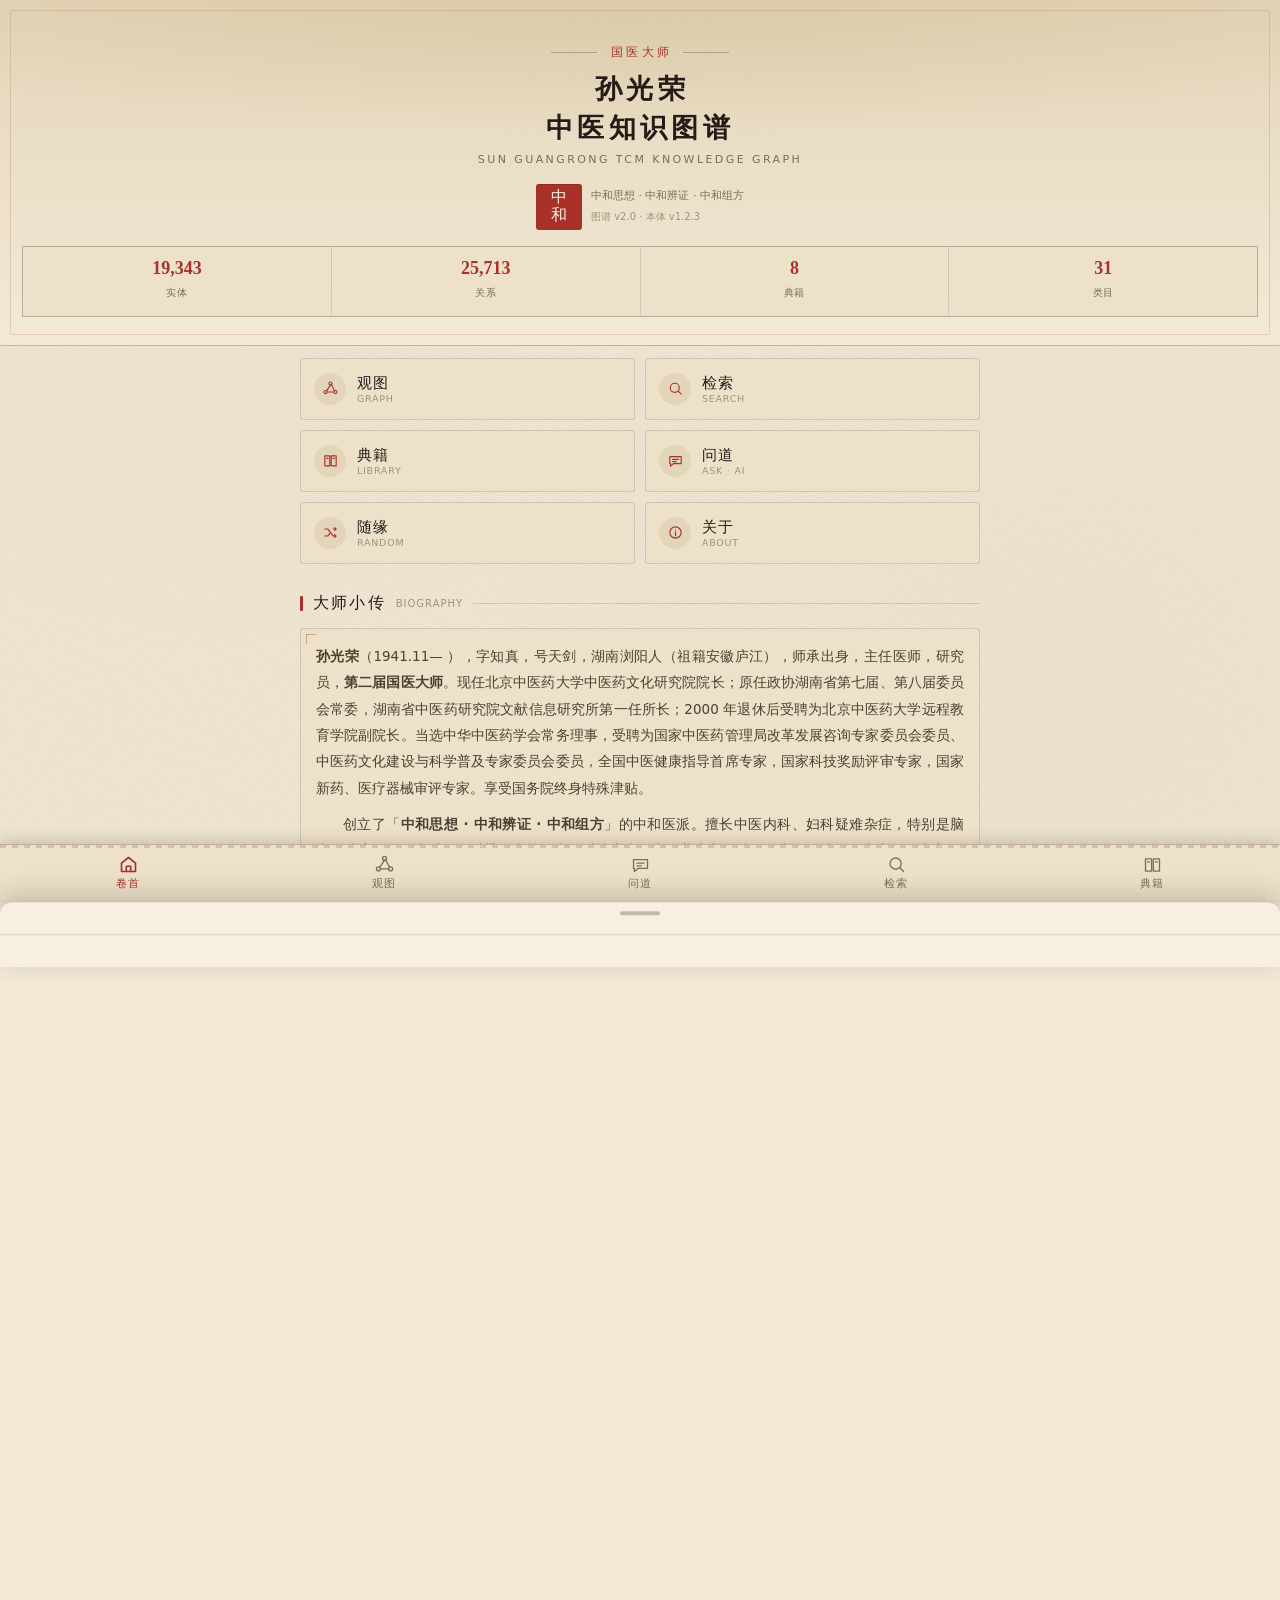
==== commit d696c4b9: "APK v2.0.0：内置「问道」GraphRAG 问答（MiniMax / Poe），布局与国风视觉优化 端上检索（assets/web/js/rag.js） - kg_rag.py 的 JavaS" ====
--- a/android/app/src/main/assets/web/index.html
+++ b/android/app/src/main/assets/web/index.html
@@ -54,9 +54,17 @@
         <i><svg viewBox="0 0 24 24"><path d="M4 5.5h7v14H4zM13 5.5h7v14h-7zM6.5 9h2M15.5 9h2"/></svg></i>
         <span><u>典籍</u><small>LIBRARY</small></span>
       </button>
+      <button class="entry" data-go="chat">
+        <i><svg viewBox="0 0 24 24"><path d="M4 6.5h16v10H9l-4 3.5v-3.5H4z"/><path d="M8 10.5h8M8 13.5h5"/></svg></i>
+        <span><u>问道</u><small>ASK · AI</small></span>
+      </button>
       <button class="entry" id="e-random">
         <i><svg viewBox="0 0 24 24"><path d="M4 7h4l8 10h4M4 17h4l3-3.8M16 7h4M18 5l2 2-2 2M18 15l2 2-2 2"/></svg></i>
         <span><u>随缘</u><small>RANDOM</small></span>
+      </button>
+      <button class="entry" data-go="about">
+        <i><svg viewBox="0 0 24 24"><circle cx="12" cy="12" r="8"/><path d="M12 11v5.5M12 8.2v.2"/></svg></i>
+        <span><u>关于</u><small>ABOUT</small></span>
       </button>
     </div>
 
@@ -74,7 +82,7 @@
 
     <div class="divider"><span>医道中和</span></div>
 
-    <div class="team">
+    <div class="team press" data-go="about" style="cursor:pointer">
       <div class="lbl">研发团队</div>
       <div class="a">孙光荣大师弟子 <b>田建辉</b> 团队</div>
       <div class="amp">联 合 研 发</div>
@@ -132,6 +140,26 @@
         <p id="load-msg">正 在 展 卷</p>
       </div>
     </div>
+  </div>
+</section>
+
+<!-- ================= 问道 CHAT ================= -->
+<section class="view flat" id="v-chat">
+  <div class="chat-top">
+    <span class="seal sm">问道</span>
+    <h2>图谱问答 <small>依图谱证据作答 · 可核验</small></h2>
+    <span id="chat-idx" hidden></span>
+    <div class="chat-tools">
+      <button class="iconbtn" id="chat-clear" aria-label="清空" style="width:34px;height:34px;box-shadow:none">
+        <svg viewBox="0 0 24 24"><path d="M5 7h14M9 7V5h6v2M8 7l1 12h6l1-12"/></svg></button>
+      <button class="iconbtn" id="chat-settings" aria-label="设置" style="width:34px;height:34px;box-shadow:none">
+        <svg viewBox="0 0 24 24"><circle cx="12" cy="12" r="3"/><path d="M12 3v2.5M12 18.5V21M3 12h2.5M18.5 12H21M5.6 5.6l1.8 1.8M16.6 16.6l1.8 1.8M5.6 18.4l1.8-1.8M16.6 7.4l1.8-1.8"/></svg></button>
+    </div>
+  </div>
+  <div id="chat-list"></div>
+  <div class="chat-in">
+    <textarea id="chat-input" rows="1" placeholder="就学术思想、辨证、方药、医案提问…"></textarea>
+    <button id="chat-send">送 出</button>
   </div>
 </section>
 
@@ -209,6 +237,7 @@
           <li><b>观图</b>：单指拖动平移，双指捏合缩放，轻点节点查看详情，双击快速放大。</li>
           <li><b>聚焦</b>：在详情中点「聚焦」，可将该节点及其邻居单独铺开，逐层探索。</li>
           <li><b>筛选</b>：按知识来源、文献、实体类型过滤，可专看某一部典籍。</li>
+          <li><b>问道</b>：基于图谱检索增强的问答。检索在手机上离线完成，只有生成一步调用你在设置中填写的 MiniMax / Poe 服务；每条回答下方附「依据」，点即回到图谱核验。</li>
           <li><b>夜读</b>：右下角月牙按钮可切换宣纸 / 夜读配色。</li>
         </ul>
       </div>
@@ -251,23 +280,79 @@
   </div>
 </div>
 
+<!-- ================= 问道设置 ================= -->
+<div class="overlay" id="ov-chat">
+  <div class="ov-head">
+    <h3>问 道 · 设 置</h3>
+    <button class="iconbtn" data-close="ov-chat" aria-label="关闭" style="width:34px;height:34px">
+      <svg viewBox="0 0 24 24"><path d="M6 6l12 12M18 6 6 18"/></svg>
+    </button>
+  </div>
+  <div class="ov-body">
+    <form id="chat-form" onsubmit="return false">
+      <input type="hidden" name="provider" value="minimax"/><input type="hidden" name="mmSite" value="cn"/>
+      <div class="cs-sec">
+        <h4>生成模型 <small>检索在手机上离线完成，只有生成一步调用所选服务</small></h4>
+        <div class="fchips" id="cs-prov">
+          <button type="button" class="chip on" data-v="minimax">MiniMax</button>
+          <button type="button" class="chip" data-v="poe">Poe</button>
+        </div>
+        <div id="cs-mm">
+          <label class="fld"><span>MiniMax 模型</span><input type="text" name="mmModel" value="MiniMax-M3" autocomplete="off"/></label>
+          <label class="fld pw"><span>MiniMax API Key　<small>开放平台 → 账户管理 → 接口密钥</small></span>
+            <input type="password" name="keyMm" autocomplete="off"/><button type="button" class="pw-eye">👁</button></label>
+          <div class="fld"><span>接入站点</span>
+            <div class="fchips" id="cs-site">
+              <button type="button" class="chip on" data-v="cn">国内站 api.minimax.chat</button>
+              <button type="button" class="chip" data-v="intl">国际站 api.minimaxi.chat</button>
+            </div></div>
+          <label class="fld"><span>GroupId（可选）</span><input type="text" name="mmGroup" autocomplete="off"/></label>
+        </div>
+        <div id="cs-poe" hidden>
+          <label class="fld"><span>Poe 模型　<small>未上架时自动退到同族最新版</small></span><input type="text" name="poeModel" value="claude-sonnet-5" autocomplete="off"/></label>
+          <label class="fld pw"><span>Poe API Key　<small>poe.com/api_key</small></span>
+            <input type="password" name="keyPoe" autocomplete="off"/><button type="button" class="pw-eye">👁</button></label>
+          <button type="button" class="cs-btn" id="cs-check">校验模型名</button>
+          <div class="cs-out" id="cs-check-out"></div>
+        </div>
+        <label class="fld rng"><span>温度</span><input type="range" name="temperature" min="0" max="1" step="0.05" value="0.3"/><b id="cs-temp-v">0.30</b></label>
+        <button type="button" class="cs-btn" id="cs-test">连通性自检</button>
+        <div class="cs-out" id="cs-test-out"></div>
+      </div>
+      <div class="cs-sec">
+        <h4>检索档位 <small>送入模型的图谱证据规模</small></h4>
+        <label class="fld rng"><span>种子实体数</span><input type="range" name="topSeeds" min="3" max="60" step="1" value="35"/><b id="cs-seeds-v">35</b></label>
+        <label class="fld rng"><span>检索关系数</span><input type="range" name="maxEdges" min="12" max="300" step="4" value="120"/><b id="cs-edges-v">120</b></label>
+        <label class="fld rng"><span>上下文字数</span><input type="range" name="maxChars" min="2000" max="20000" step="100" value="9900"/><b id="cs-chars-v">9900</b></label>
+        <label class="fld chk"><input type="checkbox" name="showEvidence" checked/> 在回答下方显示「依据」面板</label>
+      </div>
+      <div class="cs-sec">
+        <div class="note" style="font-size:11.5px">密钥只保存在本机应用内，仅在你提问时随请求发送给所选服务商；应用不会访问其它任何服务器。</div>
+      </div>
+    </form>
+    <div class="cs-foot"><button class="cs-btn solid" id="cs-save">保 存</button></div>
+  </div>
+</div>
+
 <!-- ================= 底部导航 ================= -->
 <nav id="nav">
   <button class="tab on" data-go="home">
     <svg viewBox="0 0 24 24"><path d="M4 10.5 12 4l8 6.5V20H4z"/><path d="M9.5 20v-6h5v6"/></svg>卷首</button>
   <button class="tab" data-go="graph">
     <svg viewBox="0 0 24 24"><circle cx="12" cy="5" r="2.2"/><circle cx="5" cy="17" r="2.2"/><circle cx="19" cy="17" r="2.2"/><path d="M12 7.2 6.6 14.9M13.4 6.8 17.6 14.9M7.2 17h9.6"/></svg>观图</button>
+  <button class="tab" data-go="chat">
+    <svg viewBox="0 0 24 24"><path d="M4 6.5h16v10H9l-4 3.5v-3.5H4z"/><path d="M8 10.5h8M8 13.5h5"/></svg>问道</button>
   <button class="tab" data-go="search">
     <svg viewBox="0 0 24 24"><circle cx="11" cy="11" r="6.4"/><path d="M15.8 15.8 20 20"/></svg>检索</button>
   <button class="tab" data-go="lib">
     <svg viewBox="0 0 24 24"><path d="M4 5.5h7v14H4zM13 5.5h7v14h-7zM6.5 9h2M15.5 9h2"/></svg>典籍</button>
-  <button class="tab" data-go="about">
-    <svg viewBox="0 0 24 24"><circle cx="12" cy="12" r="8"/><path d="M12 11v5.5M12 8.2v.2"/></svg>关于</button>
 </nav>
 
 <div id="toast"></div>
 </div>
 
+<script src="js/rag.js"></script>
+<script src="js/chat.js"></script>
 <script src="js/app.js"></script>
 </body>
 </html>
--- a/android/app/src/main/assets/web/css/app.css
+++ b/android/app/src/main/assets/web/css/app.css
@@ -542,3 +542,121 @@
   max-width: 80%; text-align: center;
 }
 #toast.on { opacity: .95; transform: translateX(-50%) translateY(0); }
+
+/* ---------- 13. 问道 · 端上问答 Chat ------------------------------------ */
+#v-chat { padding-top: 0; display: none; }
+#v-chat.on { display: flex; flex-direction: column; }
+.chat-top {
+  flex: none; display: flex; align-items: center; gap: 8px;
+  padding: calc(var(--safe-t) + 8px) 12px 8px; border-bottom: 1px solid var(--line);
+  background: linear-gradient(180deg, var(--paper-3), var(--paper));
+}
+.chat-top h2 { flex: 1; font-size: 16px; letter-spacing: .22em; display: flex; align-items: center; gap: 9px; }
+.chat-top h2 small { font-family: var(--f-sans); font-size: 10px; color: var(--ink-4); letter-spacing: .05em; font-weight: 400; }
+#chat-idx { font-size: 10px; color: var(--cinnabar); letter-spacing: .06em; }
+#chat-list { flex: 1; overflow-y: auto; -webkit-overflow-scrolling: touch; padding: 12px 12px 8px; }
+
+.chat-empty { text-align: center; padding: 26px 8px 10px; }
+.chat-empty p { font-size: 13px; color: var(--ink-3); line-height: 1.9; margin: 10px 0 16px; font-family: var(--f-serif); }
+.chat-empty .ex { display: flex; flex-direction: column; gap: 8px; }
+.exq { text-align: left; font-size: 13.5px; padding: 10px 13px; background: var(--paper-2); border: 1px solid var(--line);
+       border-radius: 3px; font-family: var(--f-serif); line-height: 1.55; position: relative; }
+.exq::before { content: "「"; color: var(--cinnabar); margin-right: 2px; }
+.exq:active { background: var(--paper-3); }
+
+.msg { margin: 0 0 14px; }
+.msg.me { display: flex; justify-content: flex-end; }
+.msg.me .bub {
+  max-width: 86%; padding: 9px 13px; background: var(--paper-3); border: 1px solid var(--line);
+  border-right: 3px solid var(--cinnabar); border-radius: 10px 3px 10px 10px;
+  font-size: 14.5px; line-height: 1.7; user-select: text; white-space: pre-wrap; word-break: break-word;
+}
+.msg.ai { background: var(--paper-2); border: 1px solid var(--line); border-radius: 3px; position: relative; }
+.msg.ai::before, .msg.ai::after { content: ""; position: absolute; width: 10px; height: 10px; border: 1px solid var(--cinnabar); opacity: .35; }
+.msg.ai::before { left: 5px; top: 5px; border-right: 0; border-bottom: 0; }
+.msg.ai::after { right: 5px; bottom: 5px; border-left: 0; border-top: 0; }
+.msg.ai.err { border-color: var(--gamboge); }
+.ai-h { display: flex; align-items: center; gap: 8px; padding: 10px 14px 0; font-size: 10.5px; color: var(--ink-4); letter-spacing: .08em; flex-wrap: wrap; }
+.ai-h em { font-style: normal; color: var(--gamboge); font-size: 10px; width: 100%; }
+.ai-body { padding: 8px 14px 12px; font-size: 14.5px; line-height: 1.85; user-select: text; word-break: break-word; }
+.ai-body p { margin: 0 0 8px; text-align: justify; }
+.ai-body p:last-child { margin-bottom: 0; }
+.ai-body h4 { font-size: 14.5px; margin: 10px 0 5px; color: var(--cinnabar); letter-spacing: .06em; }
+.ai-body ul, .ai-body ol { margin: 4px 0 8px; padding-left: 1.5em; }
+.ai-body li { margin: 2px 0; }
+.ai-body code { font-size: 12.5px; background: var(--paper-3); padding: 0 4px; border-radius: 2px; }
+.ai-body hr { border: 0; border-top: 1px dashed var(--line-2); margin: 8px 0; }
+.ai-body b { color: var(--ink); }
+.cite { display: inline-block; font-size: 10.5px; font-family: var(--f-sans); padding: 0 6px; margin: 0 1px; line-height: 1.55;
+        border: 1px solid var(--cinnabar); color: var(--cinnabar); border-radius: 9px; vertical-align: 1px; }
+.cite:active { background: var(--cinnabar); color: var(--paper); }
+
+.ink { display: inline-flex; align-items: center; gap: 4px; color: var(--ink-3); font-family: var(--f-serif); letter-spacing: .2em; font-size: 13px; }
+.ink i { width: 5px; height: 5px; border-radius: 50%; background: var(--cinnabar); animation: inkdot 1.2s infinite ease-in-out; }
+.ink i:nth-child(2) { animation-delay: .2s; } .ink i:nth-child(3) { animation-delay: .4s; }
+@keyframes inkdot { 0%, 80%, 100% { transform: scale(.55); opacity: .35; } 40% { transform: scale(1); opacity: 1; } }
+
+/* 依据面板 */
+.ev { border-top: 1px dashed var(--line-2); margin: 0 10px 10px; padding-top: 6px; }
+.ev.none { font-size: 11.5px; color: var(--ink-4); padding: 6px 4px 4px; }
+.ev-h { display: flex; align-items: center; gap: 8px; width: 100%; padding: 6px 4px; font-size: 12px; color: var(--ink-2); text-align: left; }
+.ev-h b { font-weight: 500; font-family: var(--f-serif); letter-spacing: .04em; }
+.ev-h .arr { margin-left: auto; font-style: normal; color: var(--ink-4); }
+.ev-peek .more { display: block; width: 100%; text-align: center; font-size: 11.5px; color: var(--cinnabar); padding: 6px 0 2px; font-family: var(--f-serif); letter-spacing: .06em; }
+.ev-tabs { display: flex; gap: 6px; padding: 4px 4px 8px; }
+.rl { padding: 7px 4px 8px; border-bottom: 1px solid var(--line); font-size: 13px; line-height: 1.6; }
+.rl:last-child { border-bottom: 0; }
+.rl .rn { display: inline-block; font-size: 10px; font-family: var(--f-sans); color: var(--cinnabar); border: 1px solid var(--cinnabar);
+          border-radius: 9px; padding: 0 5px; margin-right: 6px; vertical-align: 1px; line-height: 1.5; }
+.rl .ent { color: var(--ink); font-family: var(--f-serif); font-weight: 500; border-bottom: 1px dotted var(--ink-4); }
+.rl .rt { font-style: normal; color: var(--cinnabar); font-size: 11.5px; margin: 0 6px; }
+.rl .qflag { font-size: 10px; color: var(--gamboge); margin-left: 6px; }
+.rl .rq { margin-top: 4px; padding: 5px 9px; background: var(--paper-3); border-left: 2px solid var(--gold); font-size: 12px; line-height: 1.75;
+          color: var(--ink-2); font-family: var(--f-serif); border-radius: 0 3px 3px 0; user-select: text; }
+.rl .rq small { display: block; font-family: var(--f-sans); font-size: 9.5px; color: var(--ink-4); margin-top: 2px; letter-spacing: .03em; }
+.rl.flash { background: var(--mark); transition: background .3s; }
+.ev-sub { overflow-x: auto; padding: 2px 0 4px; }
+.ev-sub svg { max-width: none; }
+.ev-sub .kn { cursor: pointer; }
+.ev-ent { display: flex; flex-wrap: wrap; gap: 6px; padding: 2px 4px 6px; }
+.ev-ent .chip { font-size: 11px; color: var(--ink-2); }
+
+/* 输入区 */
+.chat-in {
+  flex: none; display: flex; gap: 8px; align-items: flex-end; padding: 8px 10px 10px;
+  border-top: 1px solid var(--line-2); background: var(--paper-2);
+}
+.chat-in textarea {
+  flex: 1; min-height: 42px; max-height: 132px; padding: 10px 12px; resize: none; font: inherit; font-size: 14.5px; line-height: 1.5;
+  background: var(--paper); color: var(--ink); border: 1px solid var(--line-2); border-radius: 4px; outline: none; user-select: text;
+}
+.chat-in textarea:focus { border-color: var(--cinnabar); }
+#chat-send { flex: none; height: 42px; padding: 0 16px; background: var(--cinnabar); color: #FBF3E4; border-radius: 4px;
+             font-family: var(--f-serif); font-size: 14px; letter-spacing: .12em; }
+#chat-send.stop { background: var(--ink-3); }
+.chat-tools { display: flex; gap: 6px; }
+
+/* 设置表单 */
+.cs-sec { padding: 12px 16px; border-bottom: 1px solid var(--line); }
+.cs-sec h4 { font-family: var(--f-serif); font-size: 12.5px; letter-spacing: .14em; color: var(--ink-2); margin-bottom: 8px; display: flex; gap: 8px; align-items: center; }
+.cs-sec h4 small { font-family: var(--f-sans); font-size: 10px; color: var(--ink-4); letter-spacing: 0; font-weight: 400; }
+.fld { display: block; margin: 8px 0; }
+.fld > span { display: block; font-size: 11px; color: var(--ink-3); margin-bottom: 3px; letter-spacing: .04em; }
+.fld input[type=text], .fld input[type=password] {
+  width: 100%; padding: 9px 11px; font: inherit; font-size: 14px; background: var(--paper-2); color: var(--ink);
+  border: 1px solid var(--line-2); border-radius: 3px; outline: none; user-select: text;
+}
+.fld input:focus { border-color: var(--cinnabar); }
+.fld.pw { position: relative; }
+.fld.pw .pw-eye { position: absolute; right: 6px; bottom: 5px; width: 32px; height: 30px; color: var(--ink-4); font-size: 13px; }
+.fld.rng { display: flex; align-items: center; gap: 10px; }
+.fld.rng > span { flex: none; width: 7em; margin: 0; }
+.fld.rng input[type=range] { flex: 1; accent-color: var(--cinnabar); }
+.fld.rng b { flex: none; width: 3.6em; text-align: right; font-family: var(--f-sans); font-size: 12px; color: var(--cinnabar); }
+.fld.chk { display: flex; align-items: center; gap: 10px; font-size: 13px; }
+.fld.chk input { accent-color: var(--cinnabar); width: 18px; height: 18px; }
+.cs-btn { padding: 8px 14px; border: 1px solid var(--cinnabar); color: var(--cinnabar); border-radius: 3px; font-family: var(--f-serif); font-size: 12.5px; letter-spacing: .1em; }
+.cs-btn.solid { background: var(--cinnabar); color: #FBF3E4; }
+.cs-out { margin-top: 8px; font-size: 12px; color: var(--ink-2); white-space: pre-wrap; line-height: 1.7; min-height: 1em; }
+.cs-foot { position: sticky; bottom: 0; padding: 10px 16px calc(10px + var(--safe-b)); background: var(--paper-2); border-top: 1px solid var(--line-2); display: flex; gap: 10px; }
+.cs-foot .cs-btn { flex: 1; text-align: center; height: 40px; }
